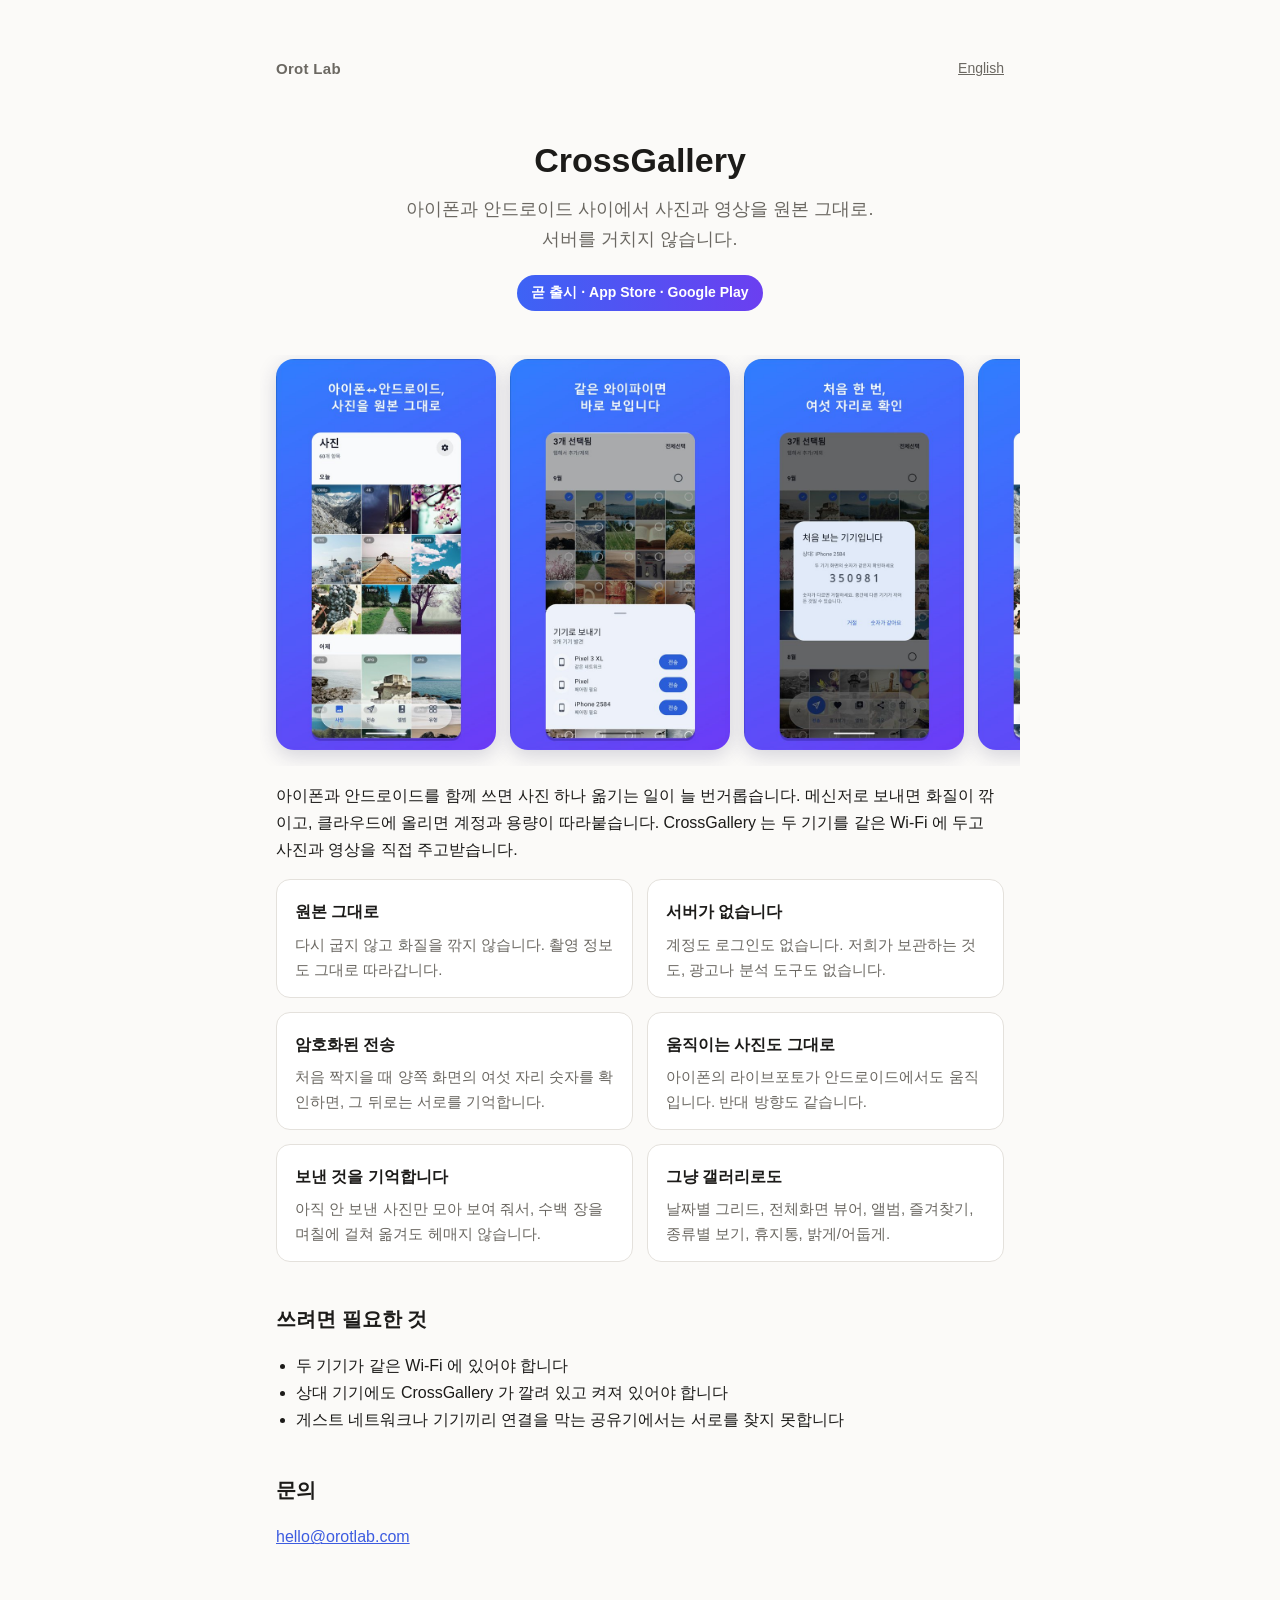
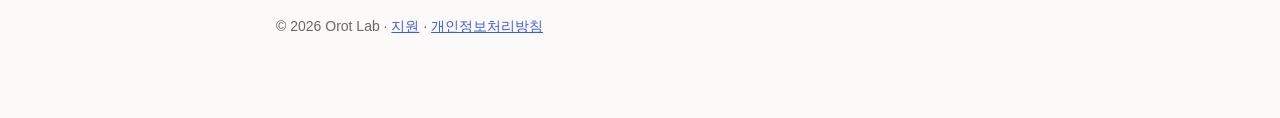
==== index.html @ 5009c675 "연락처를 hello@orotlab.com 으로 Co-Authored-By: Claude Opus 5.5 <noreply@anthropic.com>" ====
<!doctype html>
<html lang="ko">
<head>
<meta charset="utf-8">
<meta name="viewport" content="width=device-width, initial-scale=1">
<title>CrossGallery · Orot Lab</title>
<meta name="description" content="아이폰과 안드로이드 사이에서 사진과 영상을 원본 그대로. 서버를 거치지 않습니다.">
<link rel="alternate" hreflang="en" href="https://orotlab.com/en/">
<link rel="stylesheet" href="/style.css?v=3">
</head>
<body>
<main>
  <header class="top">
    <a class="brand" href="/">Orot Lab</a>
    <a class="lang" href="/en/">English</a>
  </header>

  <section class="hero">
    <h1>CrossGallery</h1>
    <p class="lead">아이폰과 안드로이드 사이에서 사진과 영상을 원본 그대로.<br>서버를 거치지 않습니다.</p>
    <span class="badge">곧 출시 · App Store · Google Play</span>
  </section>

  <div class="shots">
    <img src="/img/ko_1_grid.jpg" alt="날짜별 사진 그리드" width="540" height="960">
    <img src="/img/ko_2_send.jpg" alt="사진 보내기" width="540" height="960">
    <img src="/img/ko_3_pair.jpg" alt="처음 짝지을 때 여섯 자리 숫자 확인" width="540" height="960">
    <img src="/img/ko_4_unsent.jpg" alt="아직 안 보낸 사진만 모아 보기" width="540" height="960">
    <img src="/img/ko_5_viewer.jpg" alt="전체화면 뷰어" width="540" height="960">
    <img src="/img/ko_6_dark.jpg" alt="어두운 테마" width="540" height="960">
  </div>

  <p>아이폰과 안드로이드를 함께 쓰면 사진 하나 옮기는 일이 늘 번거롭습니다. 메신저로 보내면 화질이 깎이고,
  클라우드에 올리면 계정과 용량이 따라붙습니다. CrossGallery 는 두 기기를 같은 Wi-Fi 에 두고 사진과 영상을
  직접 주고받습니다.</p>

  <div class="features">
    <div class="feature"><h3>원본 그대로</h3><p>다시 굽지 않고 화질을 깎지 않습니다. 촬영 정보도 그대로 따라갑니다.</p></div>
    <div class="feature"><h3>서버가 없습니다</h3><p>계정도 로그인도 없습니다. 저희가 보관하는 것도, 광고나 분석 도구도 없습니다.</p></div>
    <div class="feature"><h3>암호화된 전송</h3><p>처음 짝지을 때 양쪽 화면의 여섯 자리 숫자를 확인하면, 그 뒤로는 서로를 기억합니다.</p></div>
    <div class="feature"><h3>움직이는 사진도 그대로</h3><p>아이폰의 라이브포토가 안드로이드에서도 움직입니다. 반대 방향도 같습니다.</p></div>
    <div class="feature"><h3>보낸 것을 기억합니다</h3><p>아직 안 보낸 사진만 모아 보여 줘서, 수백 장을 며칠에 걸쳐 옮겨도 헤매지 않습니다.</p></div>
    <div class="feature"><h3>그냥 갤러리로도</h3><p>날짜별 그리드, 전체화면 뷰어, 앨범, 즐겨찾기, 종류별 보기, 휴지통, 밝게/어둡게.</p></div>
  </div>

  <h2>쓰려면 필요한 것</h2>
  <ul class="needs">
    <li>두 기기가 같은 Wi-Fi 에 있어야 합니다</li>
    <li>상대 기기에도 CrossGallery 가 깔려 있고 켜져 있어야 합니다</li>
    <li>게스트 네트워크나 기기끼리 연결을 막는 공유기에서는 서로를 찾지 못합니다</li>
  </ul>

  <h2>문의</h2>
  <p><a href="mailto:hello@orotlab.com">hello@orotlab.com</a></p>

  <footer>© 2026 Orot Lab · <a href="/support/">지원</a> · <a href="/privacy/">개인정보처리방침</a></footer>
</main>
</body>
</html>
---- style.css ----
:root {
  --bg: #fbfaf8;
  --text: #1c1b19;
  --muted: #6b6862;
  --line: #e4e1dc;
  --accent: #3d5ce0;
}
@media (prefers-color-scheme: dark) {
  :root {
    --bg: #161615;
    --text: #ecebe8;
    --muted: #9c9993;
    --line: #2e2d2b;
    --accent: #8fb6dc;
  }
}
* { box-sizing: border-box; }
body {
  margin: 0;
  background: var(--bg);
  color: var(--text);
  font: 16px/1.7 -apple-system, BlinkMacSystemFont, "Apple SD Gothic Neo", "Noto Sans KR", "Segoe UI", sans-serif;
}
main { max-width: 760px; margin: 0 auto; padding: 56px 16px 80px; }
header { margin-bottom: 40px; }
.brand { font-weight: 700; font-size: 15px; letter-spacing: .02em; color: var(--muted); text-decoration: none; }
h1 { font-size: 30px; line-height: 1.3; margin: 12px 0 8px; }
h2 { font-size: 20px; margin: 40px 0 8px; }
h3 { font-size: 16px; margin: 24px 0 4px; }
p, li { color: var(--text); }
.muted { color: var(--muted); font-size: 14px; }
a { color: var(--accent); }
hr { border: 0; border-top: 1px solid var(--line); margin: 56px 0; }
table { width: 100%; border-collapse: collapse; font-size: 15px; }
th, td { text-align: left; vertical-align: top; padding: 8px 8px 8px 0; border-bottom: 1px solid var(--line); }
th { color: var(--muted); font-weight: 600; }
footer { margin-top: 64px; color: var(--muted); font-size: 14px; }

/* 첫 페이지 */
:root { --brand1: #3d63f5; --brand2: #6b3ff0; --card: #ffffff; }
@media (prefers-color-scheme: dark) { :root { --card: #1f1f1d; } }
.top { display: flex; justify-content: space-between; align-items: center; }
.lang { font-size: 14px; color: var(--muted); }
.hero { text-align: center; padding: 16px 0 8px; }
.hero h1 { font-size: 34px; margin: 0 0 12px; }
.hero .lead { font-size: 18px; color: var(--muted); margin: 0 auto; max-width: 30em; }
.badge { display: inline-block; margin-top: 20px; padding: 6px 14px; border-radius: 999px;
  background: linear-gradient(90deg, var(--brand1), var(--brand2)); color: #fff; font-size: 14px; font-weight: 600; }
.shots { display: flex; gap: 14px; overflow-x: auto; scroll-snap-type: x mandatory;
  margin: 36px -16px 0; padding: 4px 16px 16px; }
.shots img { flex: 0 0 auto; width: 220px; height: auto; border-radius: 18px; scroll-snap-align: center;
  box-shadow: 0 6px 20px rgba(40, 40, 90, .18); }
.features { display: grid; grid-template-columns: repeat(auto-fit, minmax(260px, 1fr)); gap: 14px; margin-top: 16px; }
.feature { background: var(--card); border: 1px solid var(--line); border-radius: 14px; padding: 18px 18px 14px; }
.feature h3 { margin: 0 0 6px; }
.feature p { margin: 0; color: var(--muted); font-size: 15px; }
ul.needs { padding-left: 20px; color: var(--muted); }

/* 지원 */
.contact { background: var(--card); border: 1px solid var(--line); border-radius: 14px; padding: 16px 18px; margin-bottom: 8px; }
details { border-bottom: 1px solid var(--line); padding: 10px 0; }
details summary { cursor: pointer; font-weight: 600; }
details[open] summary { margin-bottom: 4px; }
details p, details ul { margin: 6px 0 4px; color: var(--muted); }
details li { color: var(--muted); }
code { font-size: 14px; }
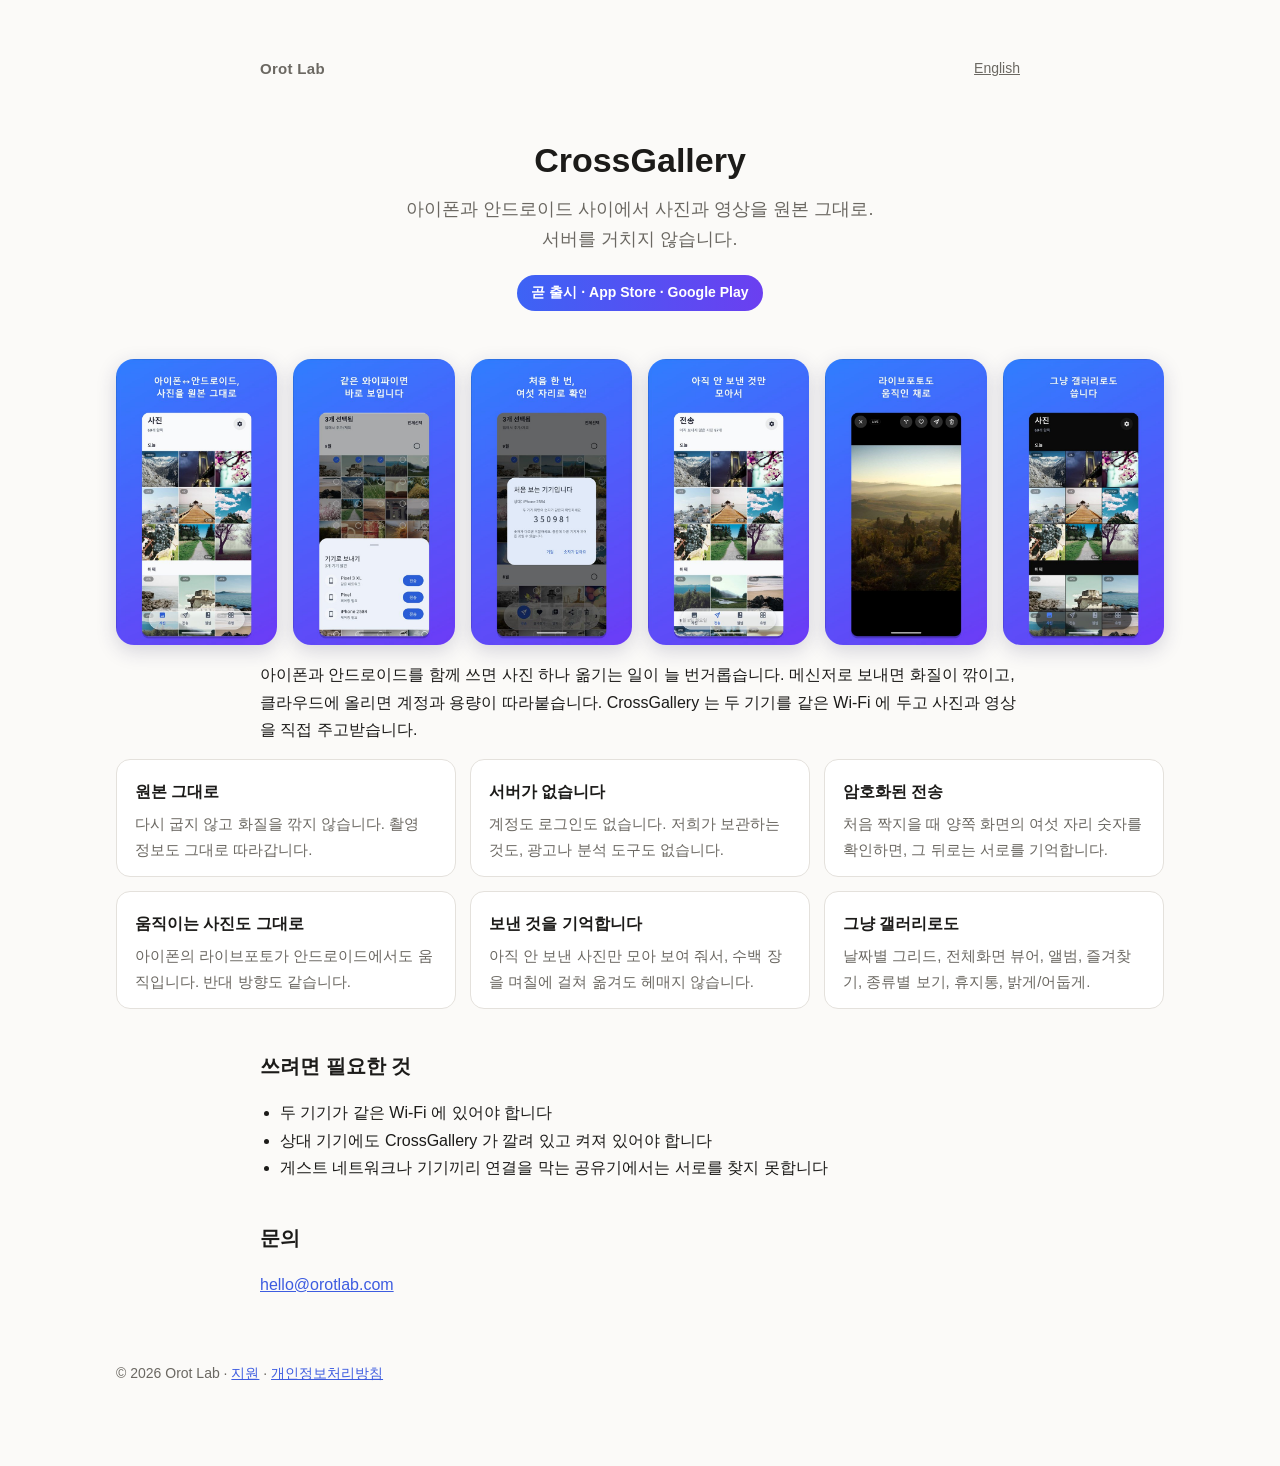
==== commit 876d1d7a: "PC 폭에서 넓게 - 스크린샷 한 줄, 기능 3열, 지원 질문 2열 Co-Authored-By: Claude Opus 5.5 <noreply@anthropic.com>" ====
--- a/index.html
+++ b/index.html
@@ -6,10 +6,10 @@
 <title>CrossGallery · Orot Lab</title>
 <meta name="description" content="아이폰과 안드로이드 사이에서 사진과 영상을 원본 그대로. 서버를 거치지 않습니다.">
 <link rel="alternate" hreflang="en" href="https://orotlab.com/en/">
-<link rel="stylesheet" href="/style.css?v=3">
+<link rel="stylesheet" href="/style.css?v=4">
 </head>
 <body>
-<main>
+<main class="wide">
   <header class="top">
     <a class="brand" href="/">Orot Lab</a>
     <a class="lang" href="/en/">English</a>
--- a/style.css
+++ b/style.css
@@ -64,3 +64,16 @@
 details p, details ul { margin: 6px 0 4px; color: var(--muted); }
 details li { color: var(--muted); }
 code { font-size: 14px; }
+
+/* PC 폭 - 휴대폰은 위의 한 줄 배치 그대로 */
+@media (min-width: 1024px) {
+  main.wide { max-width: 1080px; }
+  main.wide > p, main.wide > ul, main.wide > h2, main.wide > header, main.wide > .contact {
+    max-width: 760px; margin-left: auto; margin-right: auto; }
+  .shots { overflow: visible; margin: 40px 0 8px; padding: 0; gap: 16px; }
+  .shots img { width: calc((100% - 5 * 16px) / 6); }
+  .features { grid-template-columns: repeat(3, 1fr); }
+  .faq { display: grid; grid-template-columns: 1fr 1fr; column-gap: 48px; align-items: start; }
+  .faq-group h2 { margin-top: 32px; }
+  #en > h1, #en > .contact { max-width: 760px; margin-left: auto; margin-right: auto; }
+}
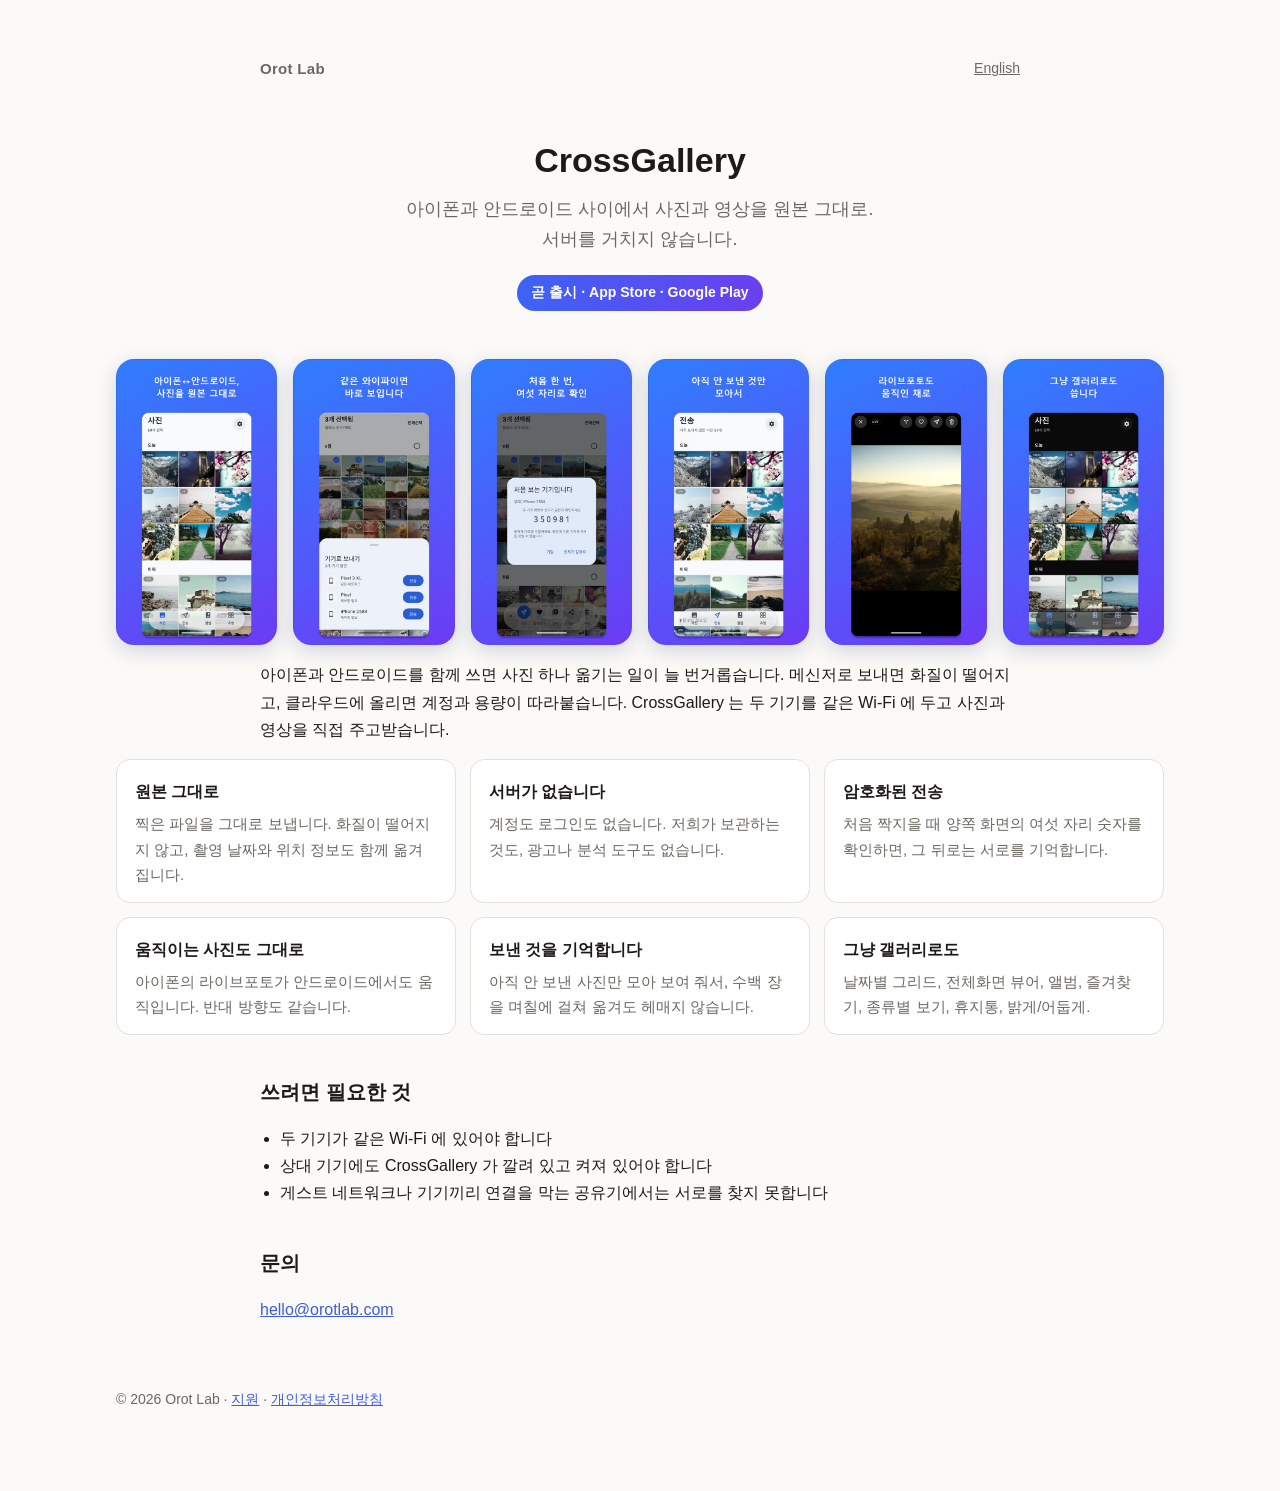
==== commit 74e2a662: "문구 다듬기 - 굽다/깎다 대신 '찍은 파일을 그대로' Co-Authored-By: Claude Opus 5.5 <noreply@anthropic.com>" ====
--- a/index.html
+++ b/index.html
@@ -6,7 +6,7 @@
 <title>CrossGallery · Orot Lab</title>
 <meta name="description" content="아이폰과 안드로이드 사이에서 사진과 영상을 원본 그대로. 서버를 거치지 않습니다.">
 <link rel="alternate" hreflang="en" href="https://orotlab.com/en/">
-<link rel="stylesheet" href="/style.css?v=4">
+<link rel="stylesheet" href="/style.css?v=5">
 </head>
 <body>
 <main class="wide">
@@ -30,12 +30,12 @@
     <img src="/img/ko_6_dark.jpg" alt="어두운 테마" width="540" height="960">
   </div>
 
-  <p>아이폰과 안드로이드를 함께 쓰면 사진 하나 옮기는 일이 늘 번거롭습니다. 메신저로 보내면 화질이 깎이고,
+  <p>아이폰과 안드로이드를 함께 쓰면 사진 하나 옮기는 일이 늘 번거롭습니다. 메신저로 보내면 화질이 떨어지고,
   클라우드에 올리면 계정과 용량이 따라붙습니다. CrossGallery 는 두 기기를 같은 Wi-Fi 에 두고 사진과 영상을
   직접 주고받습니다.</p>
 
   <div class="features">
-    <div class="feature"><h3>원본 그대로</h3><p>다시 굽지 않고 화질을 깎지 않습니다. 촬영 정보도 그대로 따라갑니다.</p></div>
+    <div class="feature"><h3>원본 그대로</h3><p>찍은 파일을 그대로 보냅니다. 화질이 떨어지지 않고, 촬영 날짜와 위치 정보도 함께 옮겨집니다.</p></div>
     <div class="feature"><h3>서버가 없습니다</h3><p>계정도 로그인도 없습니다. 저희가 보관하는 것도, 광고나 분석 도구도 없습니다.</p></div>
     <div class="feature"><h3>암호화된 전송</h3><p>처음 짝지을 때 양쪽 화면의 여섯 자리 숫자를 확인하면, 그 뒤로는 서로를 기억합니다.</p></div>
     <div class="feature"><h3>움직이는 사진도 그대로</h3><p>아이폰의 라이브포토가 안드로이드에서도 움직입니다. 반대 방향도 같습니다.</p></div>
--- a/style.css
+++ b/style.css
@@ -65,15 +65,18 @@
 details li { color: var(--muted); }
 code { font-size: 14px; }
 
-/* PC 폭 - 휴대폰은 위의 한 줄 배치 그대로 */
+/* 넓은 화면 - 휴대폰은 위의 한 줄 배치 그대로.
+   720: 작은 노트북(1280x720 을 150% 배율로 쓰면 CSS 폭 ~850), 태블릿 가로
+   1024: 스크린샷 여섯 장을 한 줄에 - 이보다 좁으면 장당 120px 아래로 작아져 옆으로 넘기는 게 낫다 */
+@media (min-width: 720px) {
+  main.wide { max-width: 1080px; }
+  main.wide > p, main.wide > ul, main.wide > h2, main.wide > header, main.wide > .contact,
+  #en > h1, #en > .contact { max-width: 760px; margin-left: auto; margin-right: auto; }
+  .faq { display: grid; grid-template-columns: 1fr 1fr; column-gap: 40px; align-items: start; }
+  .faq-group h2 { margin-top: 32px; }
+}
 @media (min-width: 1024px) {
-  main.wide { max-width: 1080px; }
-  main.wide > p, main.wide > ul, main.wide > h2, main.wide > header, main.wide > .contact {
-    max-width: 760px; margin-left: auto; margin-right: auto; }
   .shots { overflow: visible; margin: 40px 0 8px; padding: 0; gap: 16px; }
   .shots img { width: calc((100% - 5 * 16px) / 6); }
   .features { grid-template-columns: repeat(3, 1fr); }
-  .faq { display: grid; grid-template-columns: 1fr 1fr; column-gap: 48px; align-items: start; }
-  .faq-group h2 { margin-top: 32px; }
-  #en > h1, #en > .contact { max-width: 760px; margin-left: auto; margin-right: auto; }
 }
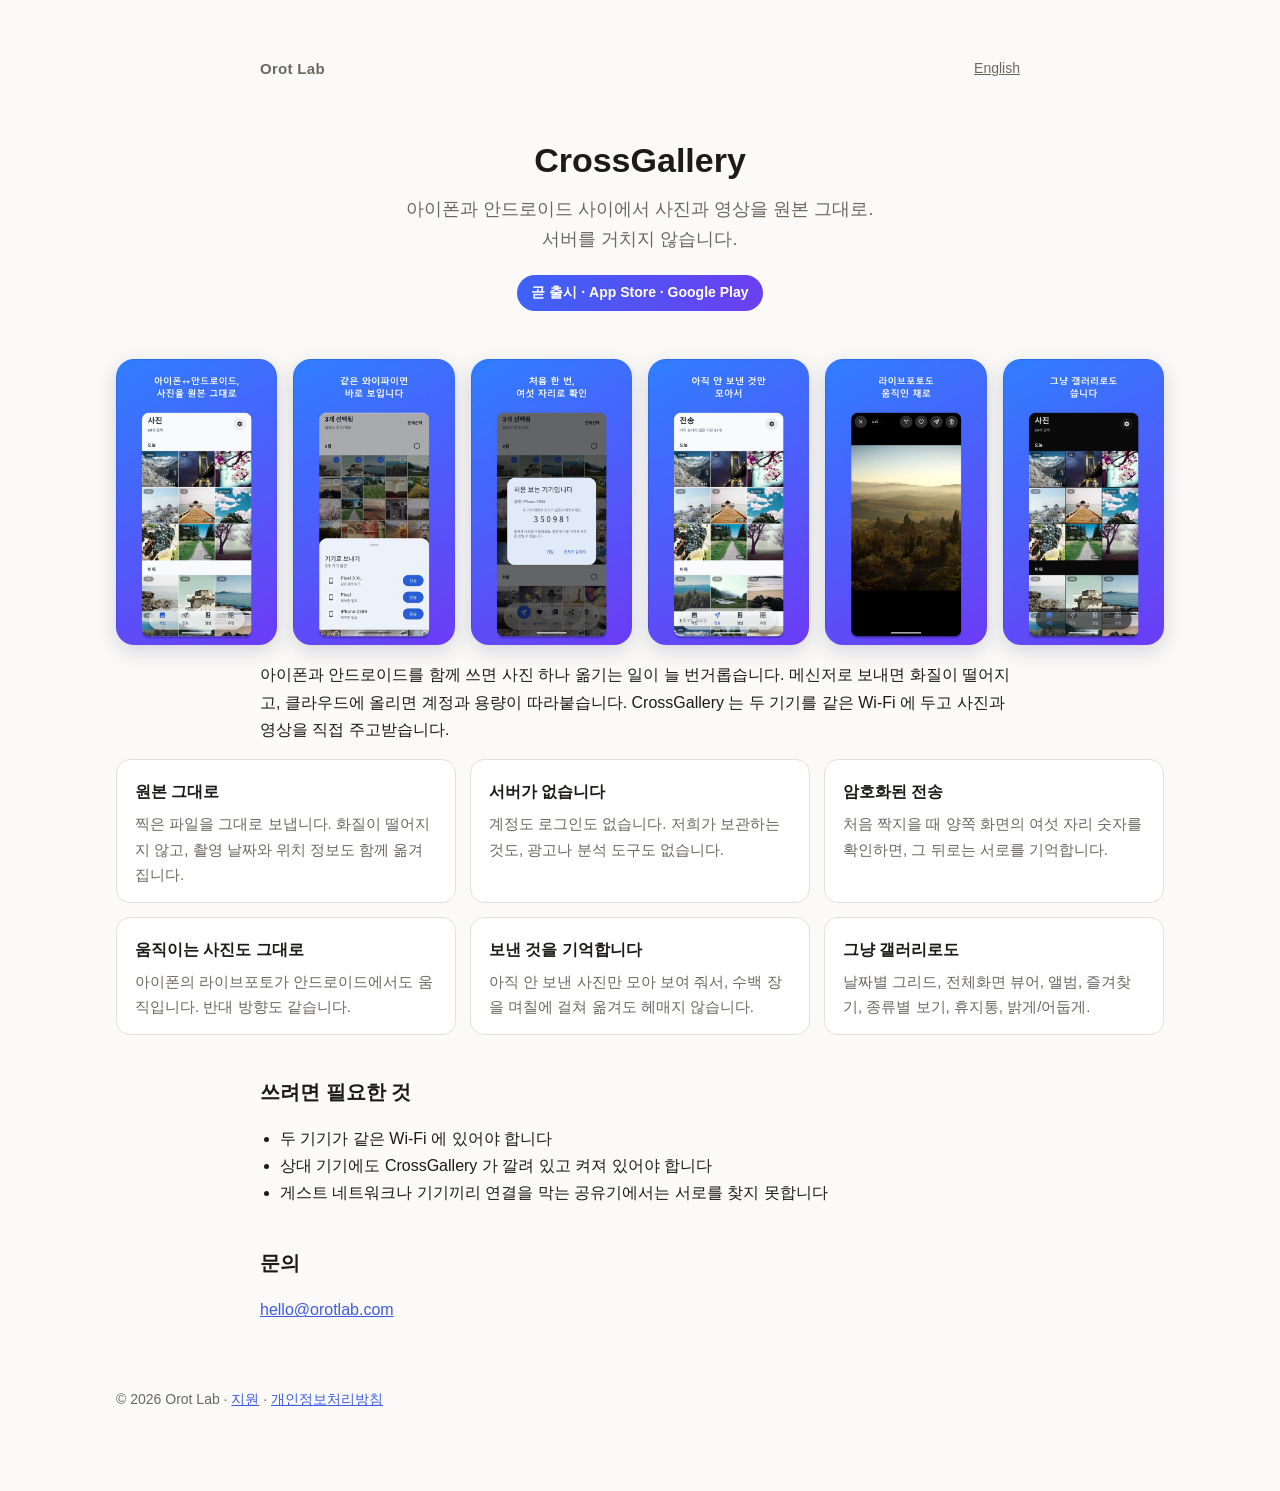
==== commit 37064aa0: "스크린샷에 올리면 벡터 돋보기 배지 - 흐린 zoom-in 커서 대신 Co-Authored-By: Claude Opus 5.5 <noreply@anthropic.com>" ====
--- a/index.html
+++ b/index.html
@@ -6,7 +6,7 @@
 <title>CrossGallery · Orot Lab</title>
 <meta name="description" content="아이폰과 안드로이드 사이에서 사진과 영상을 원본 그대로. 서버를 거치지 않습니다.">
 <link rel="alternate" hreflang="en" href="https://orotlab.com/en/">
-<link rel="stylesheet" href="/style.css?v=5">
+<link rel="stylesheet" href="/style.css?v=7">
 </head>
 <body>
 <main class="wide">
@@ -22,12 +22,12 @@
   </section>
 
   <div class="shots">
-    <img src="/img/ko_1_grid.jpg" alt="날짜별 사진 그리드" width="540" height="960">
-    <img src="/img/ko_2_send.jpg" alt="사진 보내기" width="540" height="960">
-    <img src="/img/ko_3_pair.jpg" alt="처음 짝지을 때 여섯 자리 숫자 확인" width="540" height="960">
-    <img src="/img/ko_4_unsent.jpg" alt="아직 안 보낸 사진만 모아 보기" width="540" height="960">
-    <img src="/img/ko_5_viewer.jpg" alt="전체화면 뷰어" width="540" height="960">
-    <img src="/img/ko_6_dark.jpg" alt="어두운 테마" width="540" height="960">
+    <button class="shot" type="button"><img src="/img/ko_1_grid.jpg" alt="날짜별 사진 그리드" width="540" height="960"></button>
+    <button class="shot" type="button"><img src="/img/ko_2_send.jpg" alt="사진 보내기" width="540" height="960"></button>
+    <button class="shot" type="button"><img src="/img/ko_3_pair.jpg" alt="처음 짝지을 때 여섯 자리 숫자 확인" width="540" height="960"></button>
+    <button class="shot" type="button"><img src="/img/ko_4_unsent.jpg" alt="아직 안 보낸 사진만 모아 보기" width="540" height="960"></button>
+    <button class="shot" type="button"><img src="/img/ko_5_viewer.jpg" alt="전체화면 뷰어" width="540" height="960"></button>
+    <button class="shot" type="button"><img src="/img/ko_6_dark.jpg" alt="어두운 테마" width="540" height="960"></button>
   </div>
 
   <p>아이폰과 안드로이드를 함께 쓰면 사진 하나 옮기는 일이 늘 번거롭습니다. 메신저로 보내면 화질이 떨어지고,
@@ -55,5 +55,6 @@
 
   <footer>© 2026 Orot Lab · <a href="/support/">지원</a> · <a href="/privacy/">개인정보처리방침</a></footer>
 </main>
+<script src="/lightbox.js?v=2"></script>
 </body>
 </html>
--- a/style.css
+++ b/style.css
@@ -48,8 +48,19 @@
   background: linear-gradient(90deg, var(--brand1), var(--brand2)); color: #fff; font-size: 14px; font-weight: 600; }
 .shots { display: flex; gap: 14px; overflow-x: auto; scroll-snap-type: x mandatory;
   margin: 36px -16px 0; padding: 4px 16px 16px; }
-.shots img { flex: 0 0 auto; width: 220px; height: auto; border-radius: 18px; scroll-snap-align: center;
+/* 스크린샷 한 장 = 버튼. 누르면 크게 본다(lightbox.js) */
+.shot { flex: 0 0 auto; width: 220px; position: relative; padding: 0; border: 0; background: none;
+  border-radius: 18px; overflow: hidden; cursor: pointer; scroll-snap-align: center;
   box-shadow: 0 6px 20px rgba(40, 40, 90, .18); }
+.shot img { display: block; width: 100%; height: auto; transition: transform .25s ease, filter .25s ease; }
+/* 브라우저 돋보기 커서는 윈도우에서 작고 흐려서, 올리면 가운데에 벡터 돋보기 배지를 띄운다 */
+.shot::after { content: ""; position: absolute; inset: 0; margin: auto; width: 56px; height: 56px; border-radius: 50%;
+  background: rgba(255, 255, 255, .94) url("data:image/svg+xml,%3Csvg xmlns='http://www.w3.org/2000/svg' viewBox='0 0 24 24' fill='none' stroke='%233d5ce0' stroke-width='2.2' stroke-linecap='round'%3E%3Ccircle cx='10.5' cy='10.5' r='6.5'/%3E%3Cpath d='M15.5 15.5 20 20M10.5 7.8v5.4M7.8 10.5h5.4'/%3E%3C/svg%3E") center / 26px no-repeat;
+  box-shadow: 0 6px 18px rgba(20, 20, 60, .28); opacity: 0; transform: scale(.8);
+  transition: opacity .2s ease, transform .2s ease; pointer-events: none; }
+.shot:hover img, .shot:focus-visible img { transform: scale(1.04); filter: brightness(.88); }
+.shot:hover::after, .shot:focus-visible::after { opacity: 1; transform: scale(1); }
+.shot:focus-visible { outline: 3px solid var(--accent); outline-offset: 3px; }
 .features { display: grid; grid-template-columns: repeat(auto-fit, minmax(260px, 1fr)); gap: 14px; margin-top: 16px; }
 .feature { background: var(--card); border: 1px solid var(--line); border-radius: 14px; padding: 18px 18px 14px; }
 .feature h3 { margin: 0 0 6px; }
@@ -77,6 +88,21 @@
 }
 @media (min-width: 1024px) {
   .shots { overflow: visible; margin: 40px 0 8px; padding: 0; gap: 16px; }
-  .shots img { width: calc((100% - 5 * 16px) / 6); }
+  .shot { width: calc((100% - 5 * 16px) / 6); }
   .features { grid-template-columns: repeat(3, 1fr); }
 }
+
+/* 스크린샷 크게 보기 (lightbox.js) */
+.lightbox { position: fixed; inset: 0; z-index: 100; background: rgba(0, 0, 0, .88);
+  display: flex; align-items: center; justify-content: center; padding: 56px 16px; }
+.lightbox[hidden] { display: none; }
+.lightbox img { max-width: 100%; max-height: 100%; border-radius: 22px; box-shadow: 0 10px 40px rgba(0, 0, 0, .5); }
+.lb-btn { position: absolute; border: 0; background: rgba(255, 255, 255, .14); color: #fff; cursor: pointer;
+  width: 44px; height: 44px; border-radius: 50%; font-size: 28px; line-height: 44px; padding: 0; }
+.lb-btn:hover { background: rgba(255, 255, 255, .26); }
+.lb-close { top: 12px; right: 12px; }
+.lb-prev { left: 12px; top: 50%; transform: translateY(-50%); }
+.lb-next { right: 12px; top: 50%; transform: translateY(-50%); }
+.lb-count { position: absolute; bottom: 16px; left: 0; right: 0; text-align: center; color: rgba(255, 255, 255, .7); font-size: 14px; }
+/* 휴대폰은 밀어서 넘기므로 화살표가 그림을 가리지 않게 숨긴다 */
+@media (max-width: 719px) { .lb-prev, .lb-next { display: none; } }
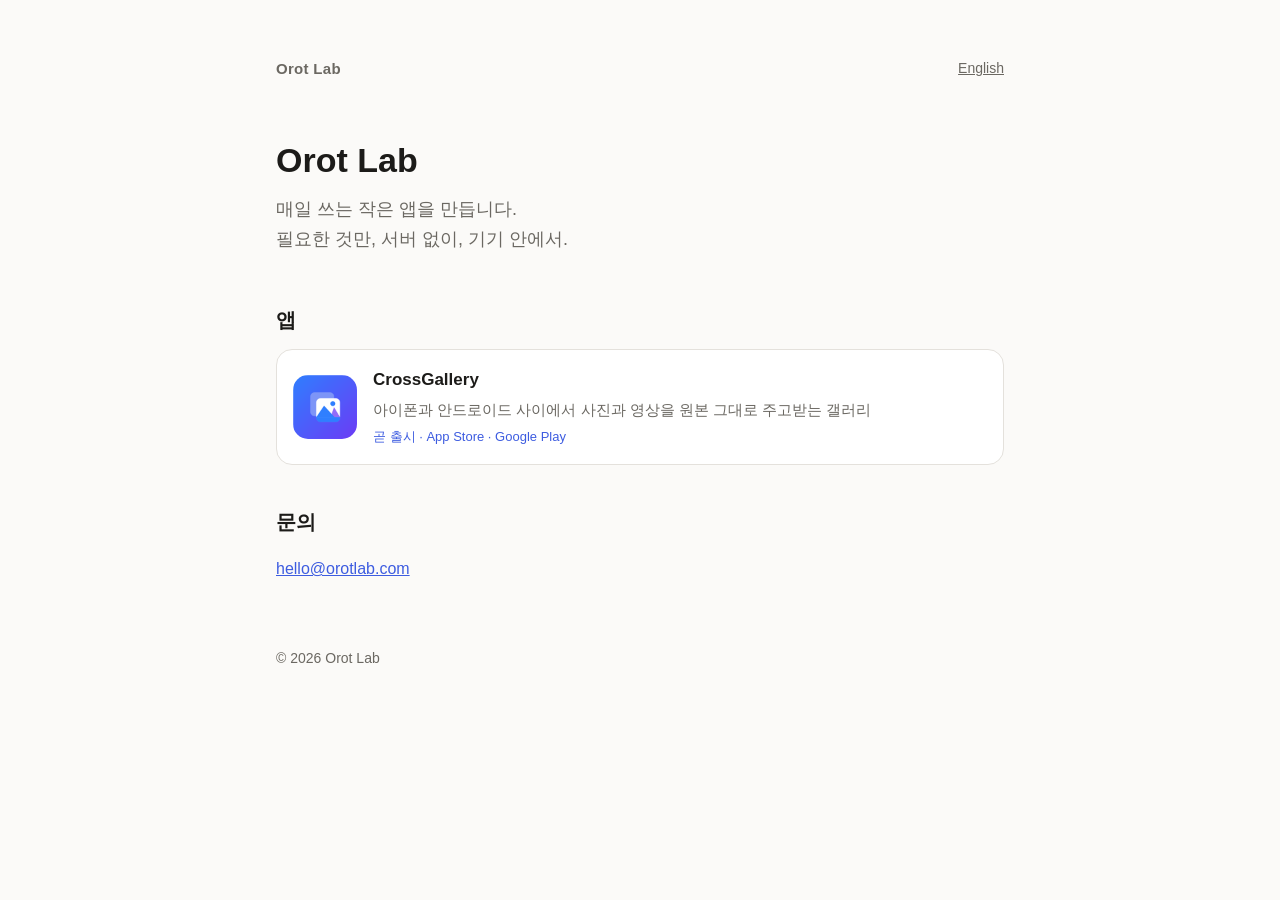
==== commit df33bc02: "Orot Lab 회사 첫 화면을 두고 CrossGallery 는 /crossgallery/ 아래로 - 옛 주소는 넘겨준다 Co-Authored-By: Claude Opus 5.5 " ====
--- a/index.html
+++ b/index.html
@@ -3,58 +3,37 @@
 <head>
 <meta charset="utf-8">
 <meta name="viewport" content="width=device-width, initial-scale=1">
-<title>CrossGallery · Orot Lab</title>
-<meta name="description" content="아이폰과 안드로이드 사이에서 사진과 영상을 원본 그대로. 서버를 거치지 않습니다.">
+<title>Orot Lab</title>
+<meta name="description" content="Orot Lab 은 매일 쓰는 작은 앱을 만듭니다.">
 <link rel="alternate" hreflang="en" href="https://orotlab.com/en/">
-<link rel="stylesheet" href="/style.css?v=7">
+<link rel="stylesheet" href="/style.css?v=8">
 </head>
 <body>
-<main class="wide">
+<main>
   <header class="top">
     <a class="brand" href="/">Orot Lab</a>
     <a class="lang" href="/en/">English</a>
   </header>
 
-  <section class="hero">
-    <h1>CrossGallery</h1>
-    <p class="lead">아이폰과 안드로이드 사이에서 사진과 영상을 원본 그대로.<br>서버를 거치지 않습니다.</p>
-    <span class="badge">곧 출시 · App Store · Google Play</span>
+  <section class="company">
+    <h1>Orot Lab</h1>
+    <p class="lead">매일 쓰는 작은 앱을 만듭니다.<br>필요한 것만, 서버 없이, 기기 안에서.</p>
   </section>
 
-  <div class="shots">
-    <button class="shot" type="button"><img src="/img/ko_1_grid.jpg" alt="날짜별 사진 그리드" width="540" height="960"></button>
-    <button class="shot" type="button"><img src="/img/ko_2_send.jpg" alt="사진 보내기" width="540" height="960"></button>
-    <button class="shot" type="button"><img src="/img/ko_3_pair.jpg" alt="처음 짝지을 때 여섯 자리 숫자 확인" width="540" height="960"></button>
-    <button class="shot" type="button"><img src="/img/ko_4_unsent.jpg" alt="아직 안 보낸 사진만 모아 보기" width="540" height="960"></button>
-    <button class="shot" type="button"><img src="/img/ko_5_viewer.jpg" alt="전체화면 뷰어" width="540" height="960"></button>
-    <button class="shot" type="button"><img src="/img/ko_6_dark.jpg" alt="어두운 테마" width="540" height="960"></button>
-  </div>
-
-  <p>아이폰과 안드로이드를 함께 쓰면 사진 하나 옮기는 일이 늘 번거롭습니다. 메신저로 보내면 화질이 떨어지고,
-  클라우드에 올리면 계정과 용량이 따라붙습니다. CrossGallery 는 두 기기를 같은 Wi-Fi 에 두고 사진과 영상을
-  직접 주고받습니다.</p>
-
-  <div class="features">
-    <div class="feature"><h3>원본 그대로</h3><p>찍은 파일을 그대로 보냅니다. 화질이 떨어지지 않고, 촬영 날짜와 위치 정보도 함께 옮겨집니다.</p></div>
-    <div class="feature"><h3>서버가 없습니다</h3><p>계정도 로그인도 없습니다. 저희가 보관하는 것도, 광고나 분석 도구도 없습니다.</p></div>
-    <div class="feature"><h3>암호화된 전송</h3><p>처음 짝지을 때 양쪽 화면의 여섯 자리 숫자를 확인하면, 그 뒤로는 서로를 기억합니다.</p></div>
-    <div class="feature"><h3>움직이는 사진도 그대로</h3><p>아이폰의 라이브포토가 안드로이드에서도 움직입니다. 반대 방향도 같습니다.</p></div>
-    <div class="feature"><h3>보낸 것을 기억합니다</h3><p>아직 안 보낸 사진만 모아 보여 줘서, 수백 장을 며칠에 걸쳐 옮겨도 헤매지 않습니다.</p></div>
-    <div class="feature"><h3>그냥 갤러리로도</h3><p>날짜별 그리드, 전체화면 뷰어, 앨범, 즐겨찾기, 종류별 보기, 휴지통, 밝게/어둡게.</p></div>
-  </div>
-
-  <h2>쓰려면 필요한 것</h2>
-  <ul class="needs">
-    <li>두 기기가 같은 Wi-Fi 에 있어야 합니다</li>
-    <li>상대 기기에도 CrossGallery 가 깔려 있고 켜져 있어야 합니다</li>
-    <li>게스트 네트워크나 기기끼리 연결을 막는 공유기에서는 서로를 찾지 못합니다</li>
-  </ul>
+  <h2>앱</h2>
+  <a class="app-card" href="/crossgallery/">
+    <img src="/crossgallery/img/icon.png" alt="" width="64" height="64">
+    <span class="app-text">
+      <strong>CrossGallery</strong>
+      <span>아이폰과 안드로이드 사이에서 사진과 영상을 원본 그대로 주고받는 갤러리</span>
+      <span class="app-meta">곧 출시 · App Store · Google Play</span>
+    </span>
+  </a>
 
   <h2>문의</h2>
   <p><a href="mailto:hello@orotlab.com">hello@orotlab.com</a></p>
 
-  <footer>© 2026 Orot Lab · <a href="/support/">지원</a> · <a href="/privacy/">개인정보처리방침</a></footer>
+  <footer>© 2026 Orot Lab</footer>
 </main>
-<script src="/lightbox.js?v=2"></script>
 </body>
 </html>
--- a/style.css
+++ b/style.css
@@ -106,3 +106,17 @@
 .lb-count { position: absolute; bottom: 16px; left: 0; right: 0; text-align: center; color: rgba(255, 255, 255, .7); font-size: 14px; }
 /* 휴대폰은 밀어서 넘기므로 화살표가 그림을 가리지 않게 숨긴다 */
 @media (max-width: 719px) { .lb-prev, .lb-next { display: none; } }
+
+/* 회사 첫 화면 - 앱 목록 */
+.company { padding: 16px 0 8px; }
+.company h1 { font-size: 34px; margin: 0 0 12px; }
+.company .lead { font-size: 18px; color: var(--muted); margin: 0; }
+.app-card { display: flex; gap: 16px; align-items: center; padding: 16px; margin-top: 12px;
+  background: var(--card); border: 1px solid var(--line); border-radius: 16px;
+  color: var(--text); text-decoration: none; transition: border-color .2s ease, transform .2s ease; }
+.app-card:hover, .app-card:focus-visible { border-color: var(--accent); transform: translateY(-1px); }
+.app-card img { flex: 0 0 auto; width: 64px; height: 64px; border-radius: 15px; }
+.app-text { display: flex; flex-direction: column; gap: 2px; min-width: 0; }
+.app-text strong { font-size: 17px; }
+.app-text span { color: var(--muted); font-size: 15px; }
+.app-text .app-meta { font-size: 13px; color: var(--accent); margin-top: 2px; }
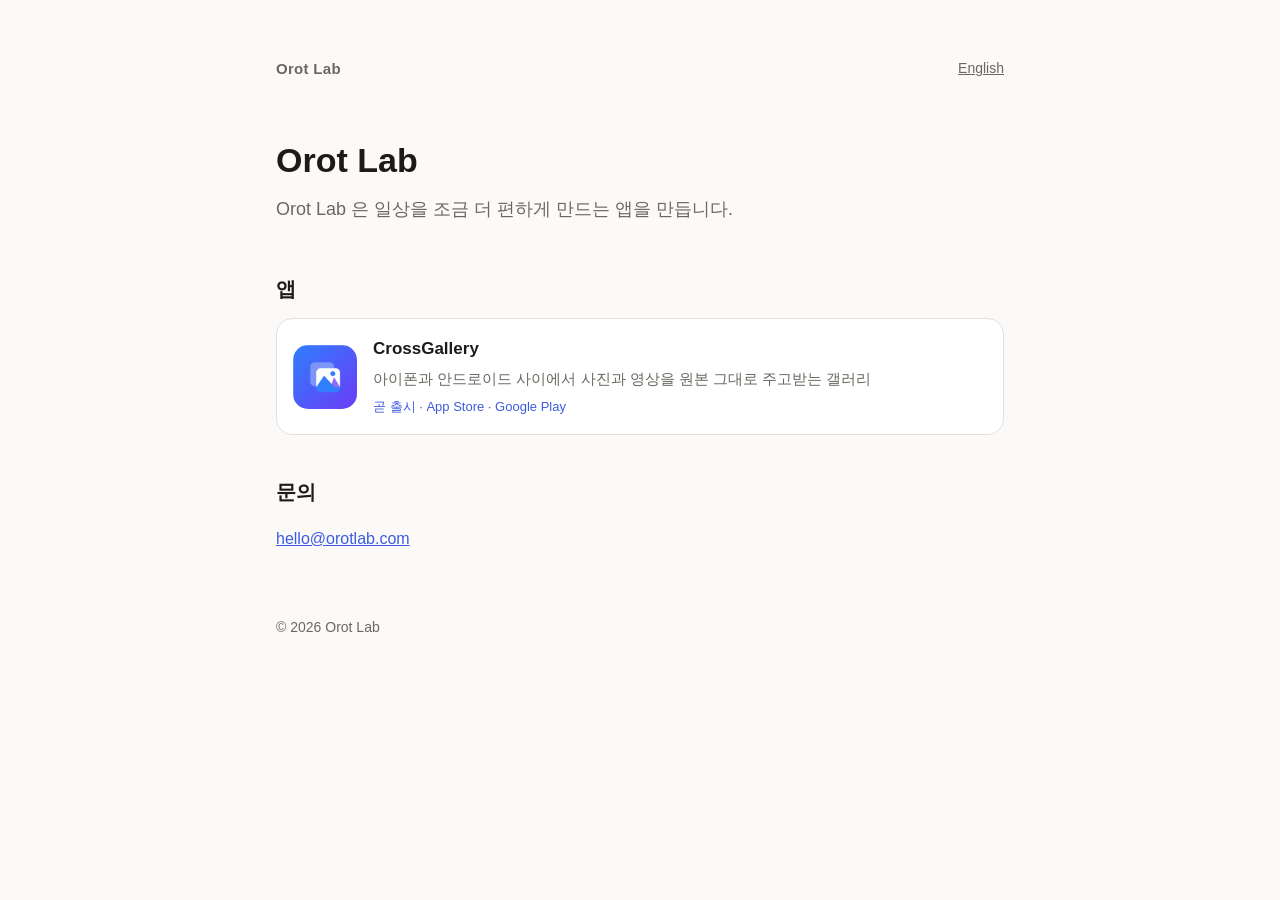
==== commit 49ef7d66: "회사 소개 문구를 앱과 상관없이 - 서버 없이·기기 안에서는 크로스갤러리 얘기다 Co-Authored-By: Claude Opus 5.5 <noreply@anthropic.com>" ====
--- a/index.html
+++ b/index.html
@@ -4,7 +4,7 @@
 <meta charset="utf-8">
 <meta name="viewport" content="width=device-width, initial-scale=1">
 <title>Orot Lab</title>
-<meta name="description" content="Orot Lab 은 매일 쓰는 작은 앱을 만듭니다.">
+<meta name="description" content="Orot Lab 은 일상을 조금 더 편하게 만드는 앱을 만듭니다.">
 <link rel="alternate" hreflang="en" href="https://orotlab.com/en/">
 <link rel="stylesheet" href="/style.css?v=8">
 </head>
@@ -17,7 +17,7 @@
 
   <section class="company">
     <h1>Orot Lab</h1>
-    <p class="lead">매일 쓰는 작은 앱을 만듭니다.<br>필요한 것만, 서버 없이, 기기 안에서.</p>
+    <p class="lead">Orot Lab 은 일상을 조금 더 편하게 만드는 앱을 만듭니다.</p>
   </section>
 
   <h2>앱</h2>
